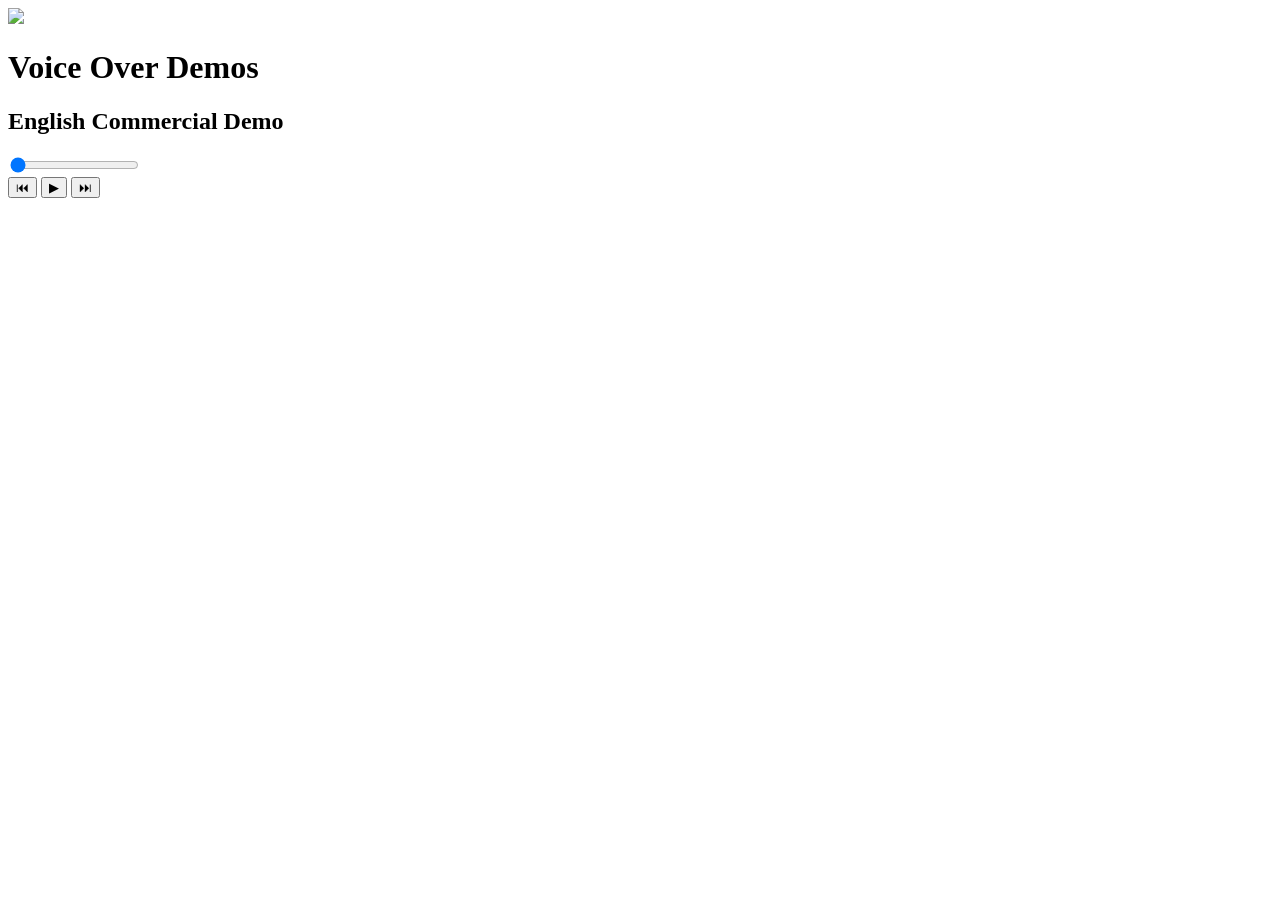
==== index.html @ 7b062a00 "Add initial HTML structure for voice over demos" ====
<!DOCTYPE html>
<html lang="en">
<head>
<meta charset="UTF-8">
<meta name="viewport" content="width=device-width, initial-scale=1.0">
<title>Creative Media Solutions | Voice Over Demos</title>

<link rel="stylesheet" href="style.css">

</head>

<body>

<div class="player">

    <img src="images/logo.png" class="logo">

    <h1>Voice Over Demos</h1>

    <h2 id="track-title">English Commercial Demo</h2>

    <audio id="audio"></audio>

    <input
        type="range"
        id="progress"
        value="0"
        min="0"
        max="100">

    <div class="controls">

        <button id="prev">⏮</button>

        <button id="play">▶</button>

        <button id="next">⏭</button>

    </div>

    <div id="playlist"></div>

</div>

<script src="script.js"></script>

</body>
</html>
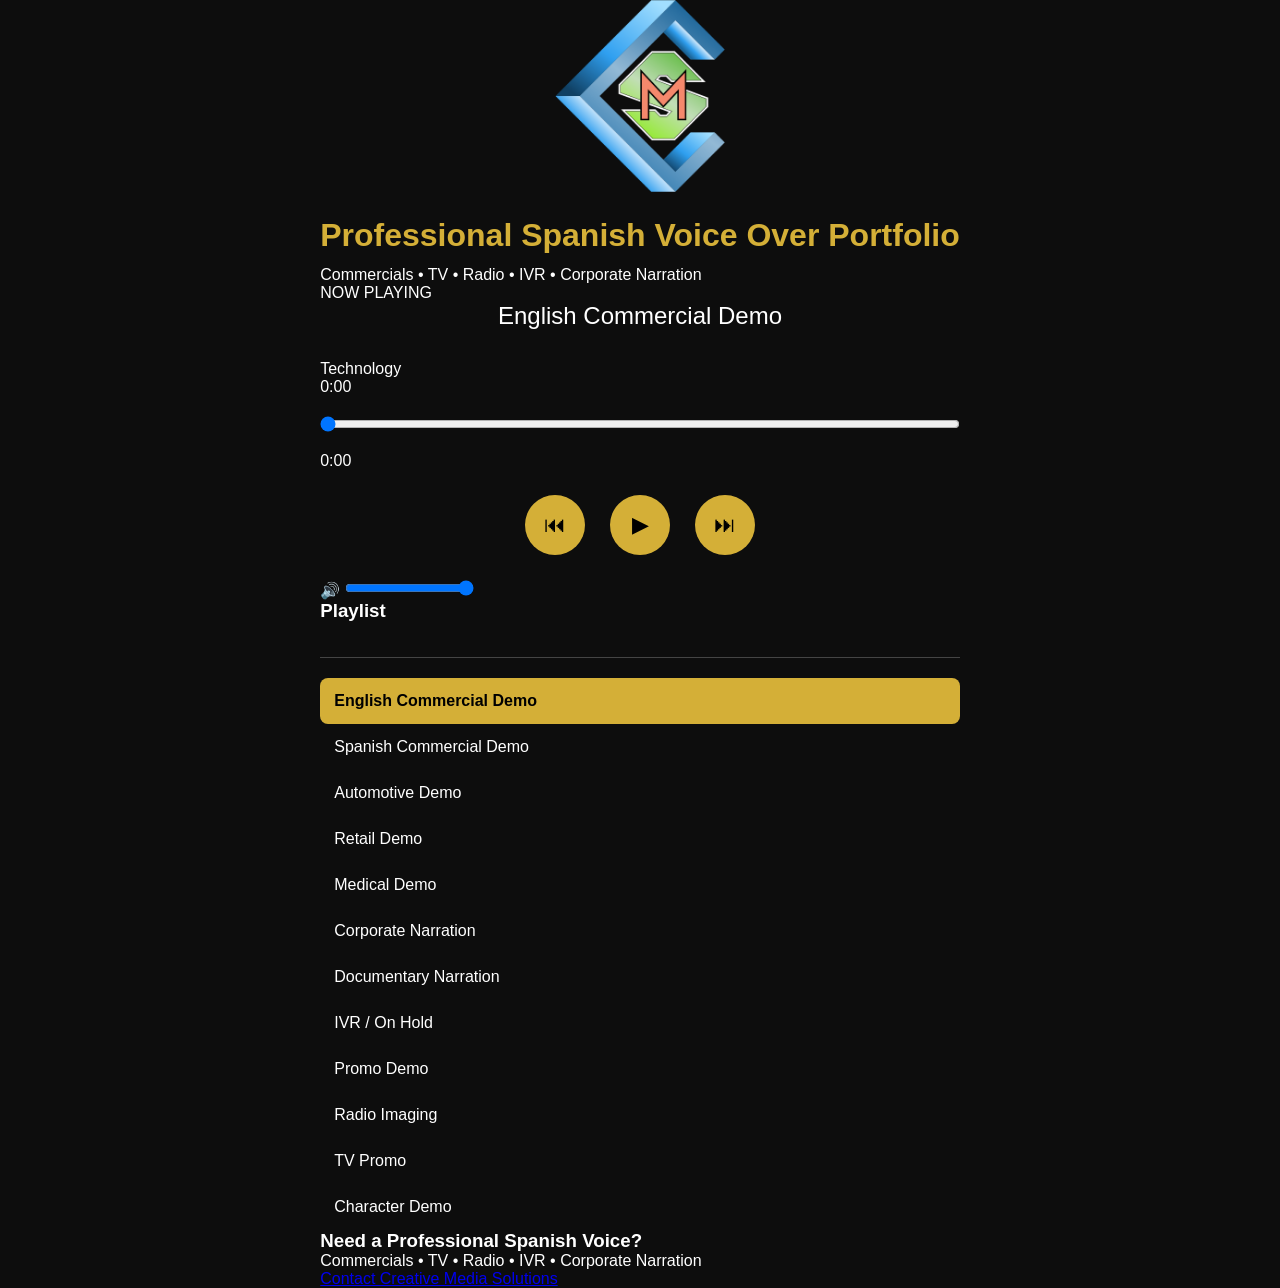
==== commit 654d6374: "Update index.html" ====
--- a/index.html
+++ b/index.html
@@ -1,48 +1,181 @@
 <!DOCTYPE html>
 <html lang="en">
+
 <head>
+
 <meta charset="UTF-8">
 <meta name="viewport" content="width=device-width, initial-scale=1.0">
-<title>Creative Media Solutions | Voice Over Demos</title>
+
+<title>Creative Media Solutions | Spanish Voice Over Portfolio</title>
 
 <link rel="stylesheet" href="style.css">
+
+<link rel="preconnect" href="https://fonts.googleapis.com">
+<link rel="preconnect" href="https://fonts.gstatic.com" crossorigin>
+
+<link href="https://fonts.googleapis.com/css2?family=Montserrat:wght@300;400;500;600;700&display=swap" rel="stylesheet">
 
 </head>
 
 <body>
 
-<div class="player">
+<div class="container">
 
-    <img src="images/logo.png" class="logo">
+    <!-- HEADER -->
 
-    <h1>Voice Over Demos</h1>
+    <header>
 
-    <h2 id="track-title">English Commercial Demo</h2>
+        <img src="images/logo.png" class="logo">
 
-    <audio id="audio"></audio>
+        <h1>Professional Spanish Voice Over Portfolio</h1>
 
-    <input
-        type="range"
-        id="progress"
-        value="0"
-        min="0"
-        max="100">
+        <p class="subtitle">
 
-    <div class="controls">
+            Commercials • TV • Radio • IVR • Corporate Narration
 
-        <button id="prev">⏮</button>
+        </p>
 
-        <button id="play">▶</button>
+    </header>
 
-        <button id="next">⏭</button>
 
-    </div>
+    <!-- PLAYER -->
 
-    <div id="playlist"></div>
+    <section class="player-card">
+
+        <div class="now-playing">
+
+            <span class="label">NOW PLAYING</span>
+
+            <h2 id="track-title">
+
+                Dell – PowerEdge Intel
+
+            </h2>
+
+            <p id="track-category">
+
+                Technology
+
+            </p>
+
+        </div>
+
+
+        <audio id="audio"></audio>
+
+
+        <!-- Progress -->
+
+        <div class="progress-area">
+
+            <span id="current-time">0:00</span>
+
+            <input
+            type="range"
+            id="progress"
+            value="0"
+            min="0"
+            max="100">
+
+            <span id="duration">0:00</span>
+
+        </div>
+
+
+        <!-- Controls -->
+
+        <div class="controls">
+
+            <button id="prev">
+
+                ⏮
+
+            </button>
+
+            <button id="play" class="play">
+
+                ▶
+
+            </button>
+
+            <button id="next">
+
+                ⏭
+
+            </button>
+
+        </div>
+
+
+        <!-- Volume -->
+
+        <div class="volume">
+
+            🔊
+
+            <input
+            type="range"
+            id="volume"
+            min="0"
+            max="100"
+            value="100">
+
+        </div>
+
+    </section>
+
+
+    <!-- PLAYLIST -->
+
+    <section class="playlist-card">
+
+        <h3>
+
+            Playlist
+
+        </h3>
+
+        <div id="playlist">
+
+        </div>
+
+    </section>
+
+
+    <!-- FOOTER -->
+
+    <footer>
+
+        <h3>
+
+            Need a Professional Spanish Voice?
+
+        </h3>
+
+        <p>
+
+            Commercials • TV • Radio • IVR • Corporate Narration
+
+        </p>
+
+        <a
+
+        href="https://www.creativemediasolutionsla.com/contact"
+
+        target="_blank"
+
+        class="contact-button">
+
+            Contact Creative Media Solutions
+
+        </a>
+
+    </footer>
 
 </div>
 
 <script src="script.js"></script>
 
 </body>
+
 </html>
--- a/style.css
+++ b/style.css
@@ -0,0 +1,152 @@
+*{
+    margin:0;
+    padding:0;
+    box-sizing:border-box;
+    font-family:Arial, Helvetica, sans-serif;
+}
+
+body{
+    background:#0d0d0d;
+    color:white;
+    display:flex;
+    justify-content:center;
+    align-items:center;
+    min-height:100vh;
+}
+
+.player{
+
+    width:700px;
+    max-width:95%;
+
+    background:#171717;
+
+    border-radius:18px;
+
+    padding:35px;
+
+    box-shadow:0 0 35px rgba(0,0,0,.55);
+
+}
+
+.logo{
+
+    display:block;
+
+    width:170px;
+
+    margin:auto;
+
+    margin-bottom:25px;
+
+}
+
+h1{
+
+    text-align:center;
+
+    color:#D4AF37;
+
+    font-size:32px;
+
+    margin-bottom:12px;
+
+}
+
+h2{
+
+    text-align:center;
+
+    font-weight:400;
+
+    margin-bottom:30px;
+
+}
+
+#progress{
+
+    width:100%;
+
+    margin:20px 0;
+
+    cursor:pointer;
+
+}
+
+.controls{
+
+    display:flex;
+
+    justify-content:center;
+
+    gap:25px;
+
+    margin:25px 0;
+
+}
+
+.controls button{
+
+    width:60px;
+
+    height:60px;
+
+    border:none;
+
+    border-radius:50%;
+
+    background:#D4AF37;
+
+    color:black;
+
+    font-size:22px;
+
+    cursor:pointer;
+
+    transition:.25s;
+
+}
+
+.controls button:hover{
+
+    transform:scale(1.1);
+
+}
+
+#playlist{
+
+    margin-top:35px;
+
+    border-top:1px solid #444;
+
+    padding-top:20px;
+
+}
+
+.track{
+
+    padding:14px;
+
+    border-radius:8px;
+
+    cursor:pointer;
+
+    transition:.25s;
+
+}
+
+.track:hover{
+
+    background:#2c2c2c;
+
+}
+
+.track.active{
+
+    background:#D4AF37;
+
+    color:black;
+
+    font-weight:bold;
+
+}
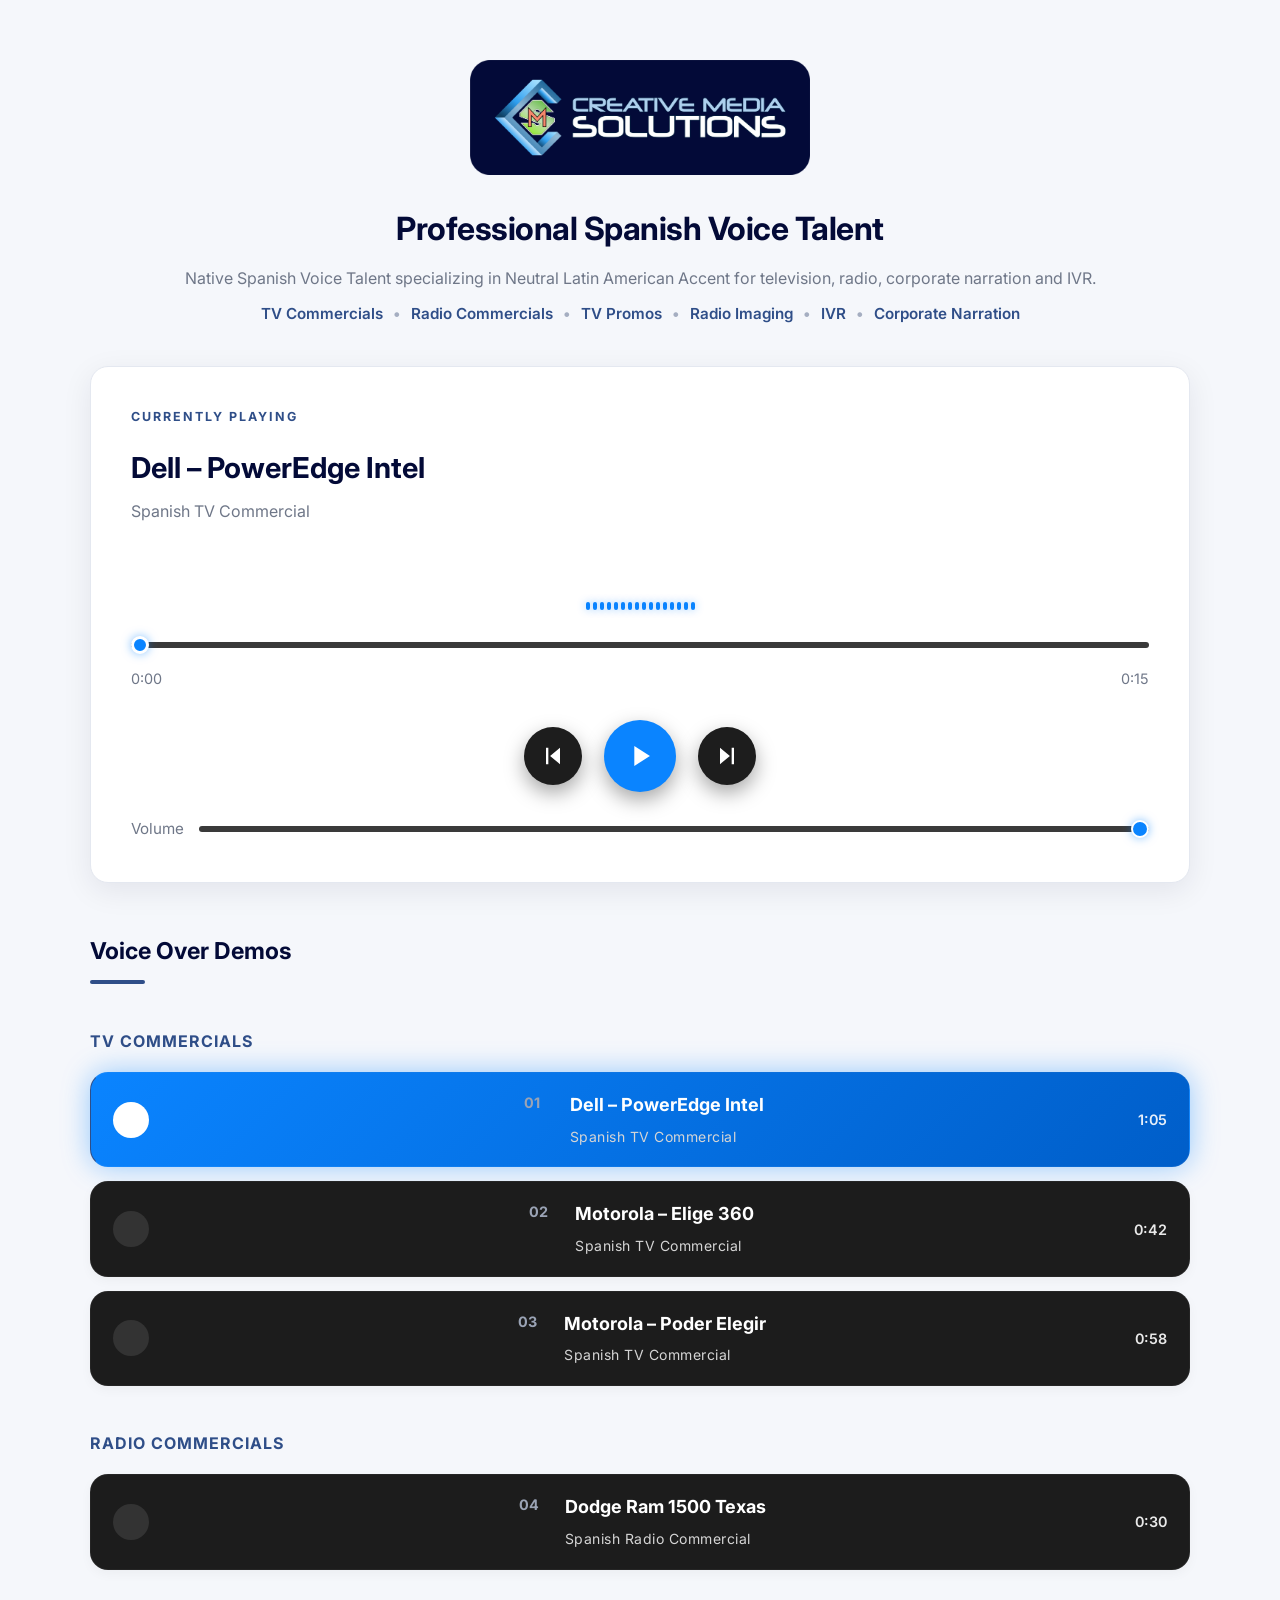
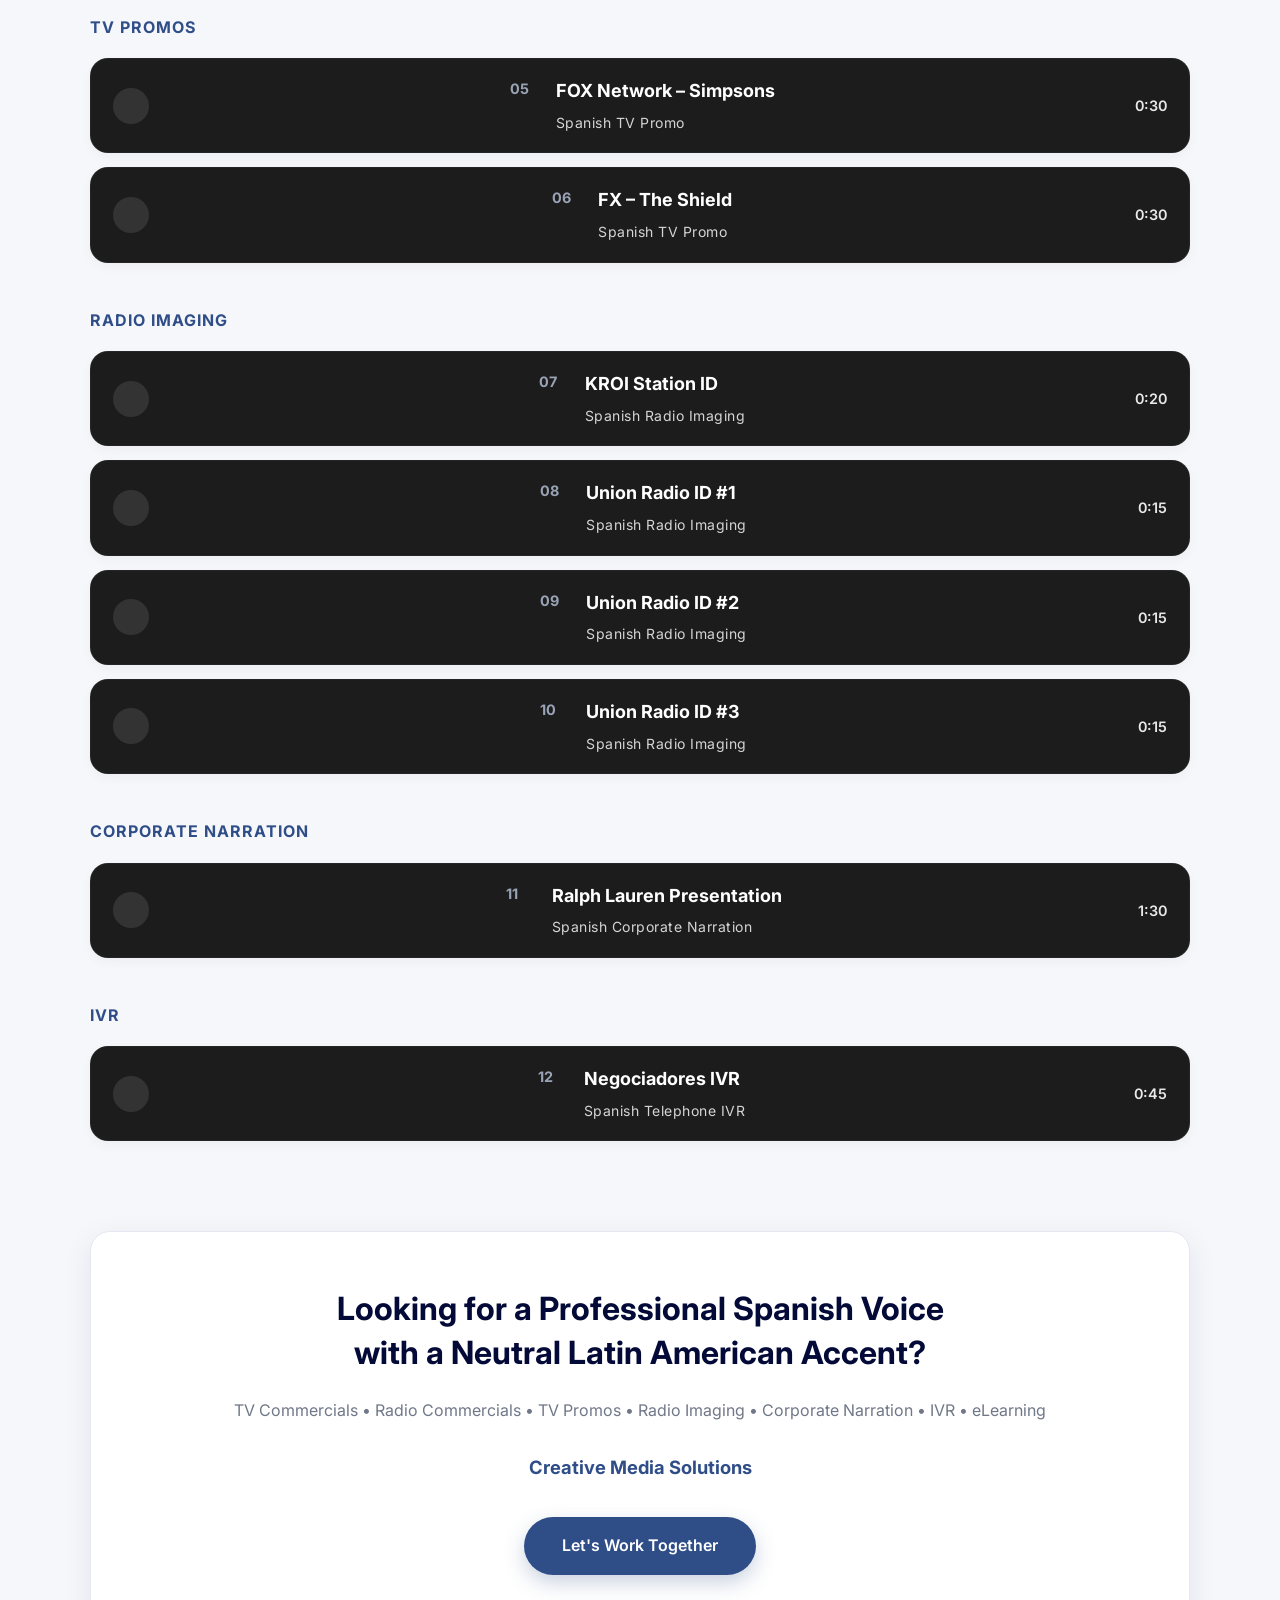
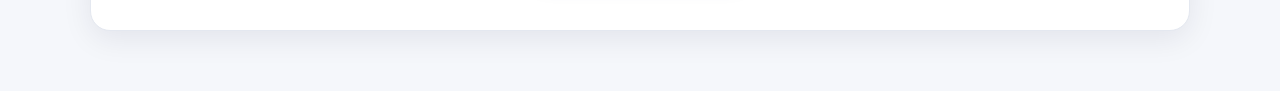
==== commit 60c6abff: "Finished Voice Portfolio Player v1.0 Finished Voice Portfolio Player v1.0" ====
--- a/index.html
+++ b/index.html
@@ -3,17 +3,12 @@
 
 <head>
 
-<meta charset="UTF-8">
-<meta name="viewport" content="width=device-width, initial-scale=1.0">
-
-<title>Creative Media Solutions | Spanish Voice Over Portfolio</title>
-
-<link rel="stylesheet" href="style.css">
-
-<link rel="preconnect" href="https://fonts.googleapis.com">
-<link rel="preconnect" href="https://fonts.gstatic.com" crossorigin>
-
-<link href="https://fonts.googleapis.com/css2?family=Montserrat:wght@300;400;500;600;700&display=swap" rel="stylesheet">
+    <meta charset="UTF-8">
+    <meta name="viewport" content="width=device-width, initial-scale=1.0">
+
+    <title>Creative Media Solutions | Spanish Voice Over Portfolio</title>
+
+    <link rel="stylesheet" href="style.css">
 
 </head>
 
@@ -21,161 +16,212 @@
 
 <div class="container">
 
-    <!-- HEADER -->
+    <!-- ==========================================
+         HEADER
+    =========================================== -->
 
     <header>
 
-        <img src="images/logo.png" class="logo">
-
-        <h1>Professional Spanish Voice Over Portfolio</h1>
-
-        <p class="subtitle">
-
-            Commercials • TV • Radio • IVR • Corporate Narration
-
-        </p>
+        <img src="images/logo.png"
+             alt="Creative Media Solutions"
+             class="logo">
+
+        <h1 class="hero-title">
+            Professional Spanish Voice Talent
+        </h1>
+
+        <p class="hero-subtitle">
+    Native Spanish Voice Talent specializing in Neutral Latin American Accent for television, radio, corporate narration and IVR.
+</p>
+
+        <div class="hero-services">
+
+            <span>TV Commercials</span>
+            <span>Radio Commercials</span>
+            <span>TV Promos</span>
+            <span>Radio Imaging</span>
+            <span>IVR</span>
+            <span>Corporate Narration</span>
+
+        </div>
 
     </header>
 
-
-    <!-- PLAYER -->
+    <!-- ==========================================
+         PLAYER
+    =========================================== -->
 
     <section class="player-card">
 
-        <div class="now-playing">
-
-            <span class="label">NOW PLAYING</span>
-
-            <h2 id="track-title">
-
-                Dell – PowerEdge Intel
-
-            </h2>
-
-            <p id="track-category">
-
-                Technology
-
-            </p>
-
-        </div>
-
-
-        <audio id="audio"></audio>
-
-
-        <!-- Progress -->
-
-        <div class="progress-area">
-
-            <span id="current-time">0:00</span>
+        <div class="player-label">
+
+            CURRENTLY PLAYING
+
+        </div>
+
+        <h2 class="now-playing" id="demoTitle">
+
+    Dell – PowerEdge Intel
+
+</h2>
+
+<p class="demo-type" id="demoCategory">
+
+  Spanish TV Commercial
+
+</p>
+
+<div class="equalizer" id="equalizer">
+
+    <span></span>
+    <span></span>
+    <span></span>
+    <span></span>
+    <span></span>
+    <span></span>
+    <span></span>
+    <span></span>
+    <span></span>
+    <span></span>
+    <span></span>
+    <span></span>
+    <span></span>
+    <span></span>
+    <span></span>
+    <span></span>
+
+</div>
+
+<div class="player-divider"></div>
+
+<div class="progress-area">
 
             <input
-            type="range"
-            id="progress"
-            value="0"
-            min="0"
-            max="100">
-
-            <span id="duration">0:00</span>
-
-        </div>
-
-
-        <!-- Controls -->
-
-        <div class="controls">
-
-            <button id="prev">
-
-                ⏮
-
-            </button>
-
-            <button id="play" class="play">
-
-                ▶
-
-            </button>
-
-            <button id="next">
-
-                ⏭
-
-            </button>
-
-        </div>
-
-
-        <!-- Volume -->
+                id="progress"
+                class="progress-bar"
+                type="range"
+                min="0"
+                max="100"
+                value="0">
+
+            <div class="time-display">
+
+                <span id="currentTime">
+                    0:00
+                </span>
+
+                <span id="duration">
+                    0:00
+                </span>
+
+            </div>
+
+        </div>
+
+ <div class="controls">
+
+    <button id="prevBtn" aria-label="Previous">
+
+        <svg viewBox="0 0 24 24" width="28" height="28">
+            <path fill="currentColor"
+                d="M6 5h2v14H6zm3.5 7l8.5 7V5z"/>
+        </svg>
+
+    </button>
+
+    <button class="play-btn" id="playBtn" aria-label="Play">
+
+        <svg id="playIcon" viewBox="0 0 24 24" width="34" height="34">
+            <path fill="currentColor"
+                d="M8 5v14l11-7z"/>
+        </svg>
+
+    </button>
+
+    <button id="nextBtn" aria-label="Next">
+
+        <svg viewBox="0 0 24 24" width="28" height="28">
+            <path fill="currentColor"
+                d="M16 5h2v14h-2zM6 5v14l8.5-7z"/>
+        </svg>
+
+    </button>
+
+</div>
 
         <div class="volume">
 
-            🔊
+            <span>Volume</span>
 
             <input
-            type="range"
-            id="volume"
-            min="0"
-            max="100"
-            value="100">
+                id="volume"
+                class="volume-slider"
+                type="range"
+                min="0"
+                max="100"
+                value="100">
 
         </div>
 
     </section>
 
-
-    <!-- PLAYLIST -->
-
-    <section class="playlist-card">
-
-        <h3>
-
-            Playlist
-
-        </h3>
-
-        <div id="playlist">
-
-        </div>
+    <!-- ==========================================
+         PLAYLIST
+    =========================================== -->
+
+    <section>
+
+        <h2 class="section-title">
+
+            Voice Over Demos
+
+        </h2>
+
+       <div id="playlist">
+    <!-- JavaScript will insert cards here -->
+</div>
 
     </section>
 
-
-    <!-- FOOTER -->
-
-    <footer>
-
-        <h3>
-
-            Need a Professional Spanish Voice?
-
-        </h3>
-
-        <p>
-
-            Commercials • TV • Radio • IVR • Corporate Narration
-
-        </p>
-
-        <a
-
-        href="https://www.creativemediasolutionsla.com/contact"
-
-        target="_blank"
-
-        class="contact-button">
-
-            Contact Creative Media Solutions
-
-        </a>
-
-    </footer>
-
-</div>
+    <!-- ==========================================
+         FOOTER
+    =========================================== -->
+
+    <footer class="site-footer">
+
+    <h2>
+        Looking for a Professional Spanish Voice
+        <br>
+        with a Neutral Latin American Accent?
+    </h2>
+
+    <p class="footer-services">
+
+        TV Commercials • Radio Commercials • TV Promos •
+        Radio Imaging • Corporate Narration • IVR • eLearning
+
+    </p>
+
+    <p class="footer-company">
+
+        Creative Media Solutions
+
+    </p>
+
+    <a href="https://www.creativemediasolutionsla.com"
+       target="_blank"
+       class="footer-button">
+
+        Let's Work Together
+
+    </a>
+
+</footer>
+</div>
+
+<audio id="audio"></audio>
 
 <script src="script.js"></script>
 
 </body>
-
-</html>
+</html>
--- a/style.css
+++ b/style.css
@@ -1,152 +1,1012 @@
+/*==================================================
+  Creative Media Solutions
+  Voice Portfolio v1.0
+===================================================*/
+
+/* Google Font */
+@import url('https://fonts.googleapis.com/css2?family=Inter:wght@300;400;500;600;700&display=swap');
+
+/*==================================================
+  VARIABLES
+===================================================*/
+
+:root{
+
+    --primary:#2F4E88;
+    --primary-dark:#030A37;
+
+    --background:#F5F7FB;
+    --card:#FFFFFF;
+
+    --text:#2C3443;
+    --text-light:#6F7788;
+
+    --border:#E4E8F0;
+
+    --hover:#EEF4FF;
+
+    --shadow:0 8px 30px rgba(3,10,55,.08);
+
+    --radius:18px;
+
+    --transition:.28s ease;
+
+    --max-width:1100px;
+
+}
+
+
+/*==================================================
+  RESET
+===================================================*/
+
 *{
     margin:0;
     padding:0;
     box-sizing:border-box;
-    font-family:Arial, Helvetica, sans-serif;
+}
+
+html{
+
+    scroll-behavior:smooth;
+
 }
 
 body{
-    background:#0d0d0d;
-    color:white;
+
+    font-family:'Inter',sans-serif;
+
+    background:var(--background);
+
+    color:var(--text);
+
+    line-height:1.6;
+
+    -webkit-font-smoothing:antialiased;
+
+}
+
+
+/*==================================================
+  GLOBAL
+===================================================*/
+
+img{
+
+    max-width:100%;
+
+    display:block;
+
+}
+
+button{
+
+    font-family:inherit;
+
+}
+
+a{
+
+    text-decoration:none;
+
+    color:inherit;
+
+}
+
+ul{
+
+    list-style:none;
+
+}
+
+
+/*==================================================
+  MAIN CONTAINER
+===================================================*/
+
+.container{
+
+    width:min(92%, var(--max-width));
+
+    margin:auto;
+
+}
+
+
+/*==================================================
+  HEADER
+===================================================*/
+
+header{
+
+    padding:60px 0 40px;
+
+    text-align:center;
+
+}
+
+.logo{
+
+    width:340px;
+
+    margin:0 auto 28px;
+
+}
+
+.hero-title{
+
+    font-size:2rem;
+
+    font-weight:700;
+
+    color:var(--primary-dark);
+
+    margin-bottom:12px;
+
+    letter-spacing:-.5px;
+
+}
+
+.hero-subtitle{
+
+    font-size:1rem;
+
+    color:var(--text-light);
+
+    margin-bottom:10px;
+
+}
+
+.hero-services{
+
+    display:flex;
+
+    justify-content:center;
+
+    flex-wrap:wrap;
+
+    gap:12px;
+
+    color:var(--primary);
+
+    font-weight:600;
+
+    font-size:.95rem;
+
+}
+
+.hero-services span{
+
+    position:relative;
+
+    padding:0 8px;
+
+}
+
+.hero-services span:not(:last-child)::after{
+
+    content:"•";
+
+    position:absolute;
+
+    right:-10px;
+
+    color:#A5AEC1;
+
+}
+
+
+/*==================================================
+  SECTIONS
+===================================================*/
+
+section{
+
+    margin-bottom:55px;
+
+}
+
+.section-title{
+
+    font-size:1.45rem;
+
+    font-weight:700;
+
+    color:var(--primary-dark);
+
+    margin-bottom:22px;
+
+}
+
+.section-title::after{
+
+    content:"";
+
+    display:block;
+
+    width:55px;
+
+    height:4px;
+
+    background:var(--primary);
+
+    border-radius:50px;
+
+    margin-top:10px;
+
+}/*==================================================
+  PLAYER CARD
+===================================================*/
+
+.player-card{
+
+    background:var(--card);
+
+    border:1px solid var(--border);
+
+    border-radius:var(--radius);
+
+    box-shadow:var(--shadow);
+
+    padding:40px;
+
+    margin-bottom:50px;
+
+}
+
+.player-label{
+
+    font-size:.78rem;
+
+    text-transform:uppercase;
+
+    letter-spacing:2px;
+
+    color:var(--primary);
+
+    font-weight:700;
+
+    margin-bottom:18px;
+
+}
+
+.now-playing{
+
+    font-size:1.8rem;
+
+    font-weight:700;
+
+    color:var(--primary-dark);
+
+    margin-bottom:8px;
+
+}
+
+.demo-type{
+
+    color:var(--text-light);
+
+    font-size:1rem;
+
+    margin-bottom:30px;
+
+}
+
+
+/*==================================================
+  PROGRESS BAR
+===================================================*/
+
+.progress-area{
+
+    margin-bottom:30px;
+
+}
+
+.progress-bar{
+
+    width:100%;
+
+    height:8px;
+
+    appearance:none;
+
+    border:none;
+
+    outline:none;
+
+    border-radius:100px;
+
+    background:#DCE3EF;
+
+    cursor:pointer;
+
+}
+
+.progress-bar::-webkit-slider-thumb{
+
+    appearance:none;
+
+    width:18px;
+
+    height:18px;
+
+    border-radius:50%;
+
+    background:var(--primary);
+
+    cursor:pointer;
+
+    border:3px solid white;
+
+    box-shadow:0 2px 10px rgba(0,0,0,.15);
+
+}
+
+.progress-bar::-moz-range-thumb{
+
+    width:18px;
+
+    height:18px;
+
+    border:none;
+
+    border-radius:50%;
+
+    background:var(--primary);
+
+    cursor:pointer;
+
+}
+
+.time-display{
+
+    display:flex;
+
+    justify-content:space-between;
+
+    margin-top:12px;
+
+    color:var(--text-light);
+
+    font-size:.9rem;
+
+}
+
+
+/* ==========================================
+   PLAYER CONTROLS
+========================================== */
+
+.controls{
     display:flex;
     justify-content:center;
     align-items:center;
-    min-height:100vh;
-}
-
-.player{
-
-    width:700px;
-    max-width:95%;
-
-    background:#171717;
+    gap:22px;
+    margin:25px 0;
+}
+
+.controls button{
+
+    width:58px;
+    height:58px;
+
+    border:none;
+    border-radius:50%;
+
+    background:#1d1d1d;
+
+    color:#ffffff;
+
+    cursor:pointer;
+
+    display:flex;
+    justify-content:center;
+    align-items:center;
+
+    transition:
+        transform .25s ease,
+        background .25s ease,
+        box-shadow .25s ease;
+
+    box-shadow:
+        0 8px 20px rgba(0,0,0,.35);
+
+}
+
+.controls button:hover{
+
+    background:#0a84ff;
+
+    transform:translateY(-3px) scale(1.05);
+
+    box-shadow:
+        0 12px 28px rgba(10,132,255,.45);
+
+}
+
+.controls button:active{
+
+    transform:scale(.95);
+
+}
+
+.play-btn{
+
+    width:72px !important;
+    height:72px !important;
+
+    background:#0a84ff !important;
+
+    box-shadow:
+        0 0 18px rgba(10,132,255,.55);
+
+}
+
+.play-btn:hover{
+
+    background:#1f95ff !important;
+
+}
+.controls svg{
+
+    width:28px;
+    height:28px;
+
+    transition:transform .25s ease;
+
+}
+
+.play-btn svg{
+
+    width:34px;
+    height:34px;
+
+}
+
+.controls button:hover svg{
+
+    transform:scale(1.1);
+
+}
+/* ==========================================
+   PROGRESS & VOLUME SLIDERS
+========================================== */
+
+input[type="range"]{
+
+    -webkit-appearance:none;
+    appearance:none;
+
+    width:100%;
+    height:6px;
+
+    background:#3a3a3a;
+
+    border-radius:10px;
+
+    outline:none;
+
+}
+
+/* Chrome / Edge / Safari */
+
+input[type="range"]::-webkit-slider-thumb{
+
+    -webkit-appearance:none;
+
+    width:18px;
+    height:18px;
+
+    border-radius:50%;
+
+    background:#0a84ff;
+
+    cursor:pointer;
+
+    transition:.2s;
+
+    box-shadow:0 0 10px rgba(10,132,255,.5);
+
+}
+
+input[type="range"]::-webkit-slider-thumb:hover{
+
+    transform:scale(1.25);
+
+}
+
+/* Firefox */
+
+input[type="range"]::-moz-range-thumb{
+
+    width:18px;
+    height:18px;
+
+    border:none;
+
+    border-radius:50%;
+
+    background:#0a84ff;
+
+    cursor:pointer;
+
+}
+
+/*==================================================
+  VOLUME
+===================================================*/
+
+.volume{
+
+    display:flex;
+
+    align-items:center;
+
+    gap:15px;
+
+}
+
+.volume span{
+
+    color:var(--text-light);
+
+    font-size:.95rem;
+
+}
+
+.volume-slider{
+
+    flex:1;
+
+    appearance:none;
+
+    height:6px;
+
+    border-radius:50px;
+
+    background:#DCE3EF;
+
+    cursor:pointer;
+
+}
+
+.volume-slider::-webkit-slider-thumb{
+
+    appearance:none;
+
+    width:16px;
+
+    height:16px;
+
+    border-radius:50%;
+
+    background:var(--primary);
+
+    border:2px solid white;
+
+    box-shadow:0 2px 8px rgba(0,0,0,.12);
+
+}
+
+.volume-slider::-moz-range-thumb{
+
+    width:16px;
+
+    height:16px;
+
+    border:none;
+
+    border-radius:50%;
+
+    background:var(--primary);
+
+}/*==================================================
+  FOOTER
+===================================================*/
+
+.site-footer{
+
+    text-align:center;
+
+    margin:90px 0 60px;
+
+    padding:55px 30px;
+
+    background:white;
+
+    border-radius:20px;
+
+    border:1px solid var(--border);
+
+    box-shadow:var(--shadow);
+
+}
+
+.site-footer h2{
+
+    font-size:2rem;
+
+    color:var(--primary-dark);
+
+    line-height:1.35;
+
+    margin-bottom:22px;
+
+}
+
+.footer-services{
+
+    color:var(--text-light);
+
+    line-height:1.8;
+
+    margin-bottom:28px;
+
+    font-size:1rem;
+
+}
+
+.footer-company{
+
+    font-size:1.15rem;
+
+    font-weight:700;
+
+    color:var(--primary);
+
+    margin-bottom:35px;
+
+}
+
+.footer-button{
+
+    display:inline-block;
+
+    background:var(--primary);
+
+    color:white;
+
+    padding:16px 38px;
+
+    border-radius:50px;
+
+    font-weight:600;
+
+    transition:all .30s ease;
+
+    box-shadow:0 8px 20px rgba(47,78,136,.25);
+
+}
+
+.footer-button:hover{
+
+    background:var(--primary-dark);
+
+    transform:translateY(-3px);
+
+    box-shadow:0 15px 30px rgba(3,10,55,.30);
+
+}/*==================================================
+  FEATURED DEMOS
+===================================================*/
+
+.demo-category{
+
+    margin:45px 0 18px;
+
+    font-size:1rem;
+
+    font-weight:700;
+
+    letter-spacing:1px;
+
+    text-transform:uppercase;
+
+    color:var(--primary);
+
+}
+
+.demo-card{
+
+    display:flex;
+
+    justify-content:space-between;
+
+    align-items:center;
+
+    background:white;
+
+    border:1px solid var(--border);
+
+    border-left:5px solid transparent;
+
+    border-radius:16px;
+
+    padding:18px 22px;
+
+    margin-bottom:16px;
+
+    cursor:pointer;
+
+    transition:all .25s ease;
+
+    box-shadow:0 4px 12px rgba(0,0,0,.04);
+
+}
+
+.demo-card:hover{
+
+    transform:translateY(-3px);
+
+    border-left-color:var(--primary);
+
+    box-shadow:0 12px 28px rgba(0,0,0,.10);
+
+}
+
+.demo-card.active{
+
+    background:var(--hover);
+
+    border-left-color:var(--primary);
+
+}
+
+.demo-left{
+
+    display:flex;
+
+    gap:18px;
+
+    align-items:flex-start;
+
+}
+
+.demo-number{
+
+    font-size:.9rem;
+
+    font-weight:700;
+
+    color:#9AA3B5;
+
+    min-width:28px;
+
+}
+
+.demo-info h3{
+
+    font-size:1.05rem;
+
+    color:var(--primary-dark);
+
+    margin-bottom:5px;
+
+}
+
+.demo-info p{
+
+    font-size:.92rem;
+
+    color:var(--text-light);
+
+}
+
+.demo-duration{
+
+    color:var(--text-light);
+
+    font-size:.9rem;
+
+    font-weight:600;
+
+}
+/* ==========================================
+   EQUALIZER
+========================================== */
+
+.equalizer{
+
+    display:flex;
+    justify-content:center;
+    align-items:flex-end;
+    gap:6px;
+
+    height:40px;
+
+    margin:18px 0;
+
+}
+
+.equalizer{
+
+    display:flex;
+    justify-content:center;
+    align-items:flex-end;
+    gap:3px;
+
+    height:55px;
+
+    margin:20px 0;
+
+}
+
+.equalizer span{
+
+    width:4px;
+
+    height:8px;
+
+    border-radius:20px;
+
+    background:#0a84ff;
+
+    transition:height .05s linear;
+
+    box-shadow:0 0 8px rgba(10,132,255,.45);
+
+}
+
+/*==========================================
+    PLAYLIST CARDS
+==========================================*/
+
+.demo-card{
+
+    display:flex;
+
+    align-items:center;
+
+    justify-content:space-between;
+
+    gap:18px;
+
+    padding:18px 22px;
+
+    margin-bottom:14px;
 
     border-radius:18px;
 
-    padding:35px;
-
-    box-shadow:0 0 35px rgba(0,0,0,.55);
-
-}
-
-.logo{
-
-    display:block;
-
-    width:170px;
-
-    margin:auto;
-
-    margin-bottom:25px;
-
-}
-
-h1{
-
-    text-align:center;
-
-    color:#D4AF37;
-
-    font-size:32px;
-
-    margin-bottom:12px;
-
-}
-
-h2{
-
-    text-align:center;
-
-    font-weight:400;
-
-    margin-bottom:30px;
-
-}
-
-#progress{
-
-    width:100%;
-
-    margin:20px 0;
+    background:#1c1c1c;
 
     cursor:pointer;
 
-}
-
-.controls{
+    transition:
+        transform .25s ease,
+        background .25s ease,
+        box-shadow .25s ease;
+
+    border:1px solid rgba(255,255,255,.04);
+
+}
+
+.demo-card:hover{
+
+    transform:translateY(-4px);
+
+    background:#232323;
+
+    box-shadow:
+
+        0 14px 30px rgba(0,0,0,.35);
+
+}
+
+.demo-card.active{
+
+    background:linear-gradient(
+        135deg,
+        #0a84ff,
+        #005ec9
+    );
+
+    box-shadow:
+
+        0 0 28px rgba(10,132,255,.40);
+
+}.play-indicator{
+
+    width:36px;
+
+    height:36px;
+
+    border-radius:50%;
 
     display:flex;
 
     justify-content:center;
 
-    gap:25px;
-
-    margin:25px 0;
-
-}
-
-.controls button{
-
-    width:60px;
-
-    height:60px;
-
-    border:none;
-
-    border-radius:50%;
-
-    background:#D4AF37;
-
-    color:black;
-
-    font-size:22px;
-
-    cursor:pointer;
+    align-items:center;
+
+    background:rgba(255,255,255,.10);
+
+    color:white;
+
+    font-size:14px;
+
+    flex-shrink:0;
 
     transition:.25s;
 
 }
 
-.controls button:hover{
-
-    transform:scale(1.1);
-
-}
-
-#playlist{
-
-    margin-top:35px;
-
-    border-top:1px solid #444;
-
-    padding-top:20px;
-
-}
-
-.track{
-
-    padding:14px;
-
-    border-radius:8px;
-
-    cursor:pointer;
-
-    transition:.25s;
-
-}
-
-.track:hover{
-
-    background:#2c2c2c;
-
-}
-
-.track.active{
-
-    background:#D4AF37;
-
-    color:black;
-
-    font-weight:bold;
-
-}
+.demo-card:hover .play-indicator{
+
+    transform:scale(1.15);
+
+}
+
+.demo-card.active .play-indicator{
+
+    background:white;
+
+    color:#0a84ff;
+
+}.demo-info h3{
+
+    font-size:18px;
+
+    margin:0 0 6px;
+
+    color:white;
+
+}
+
+.demo-info p{
+
+    margin:0;
+
+    color:#d5d5d5;
+
+    font-size:14px;
+
+    letter-spacing:.5px;
+
+}
+
+.demo-duration{
+
+    color:white;
+
+    font-weight:600;
+
+    opacity:.9;
+
+}
+/*==========================================
+    PLAYING CARD
+==========================================*/
+
+.demo-card.playing{
+
+    border:2px solid #29b6ff;
+
+    box-shadow:
+        0 0 18px rgba(41,182,255,.45);
+
+}
+
+.demo-card.playing .play-indicator{
+
+    animation: pulsePlay 1.4s ease-in-out infinite;
+
+}
+
+@keyframes pulsePlay{
+
+    0%,100%{
+
+        transform:scale(1);
+        box-shadow:0 0 0 rgba(10,132,255,0);
+
+    }
+
+    50%{
+
+        transform:scale(1.08);
+        box-shadow:0 0 18px rgba(10,132,255,.45);
+
+    }
+
+}
